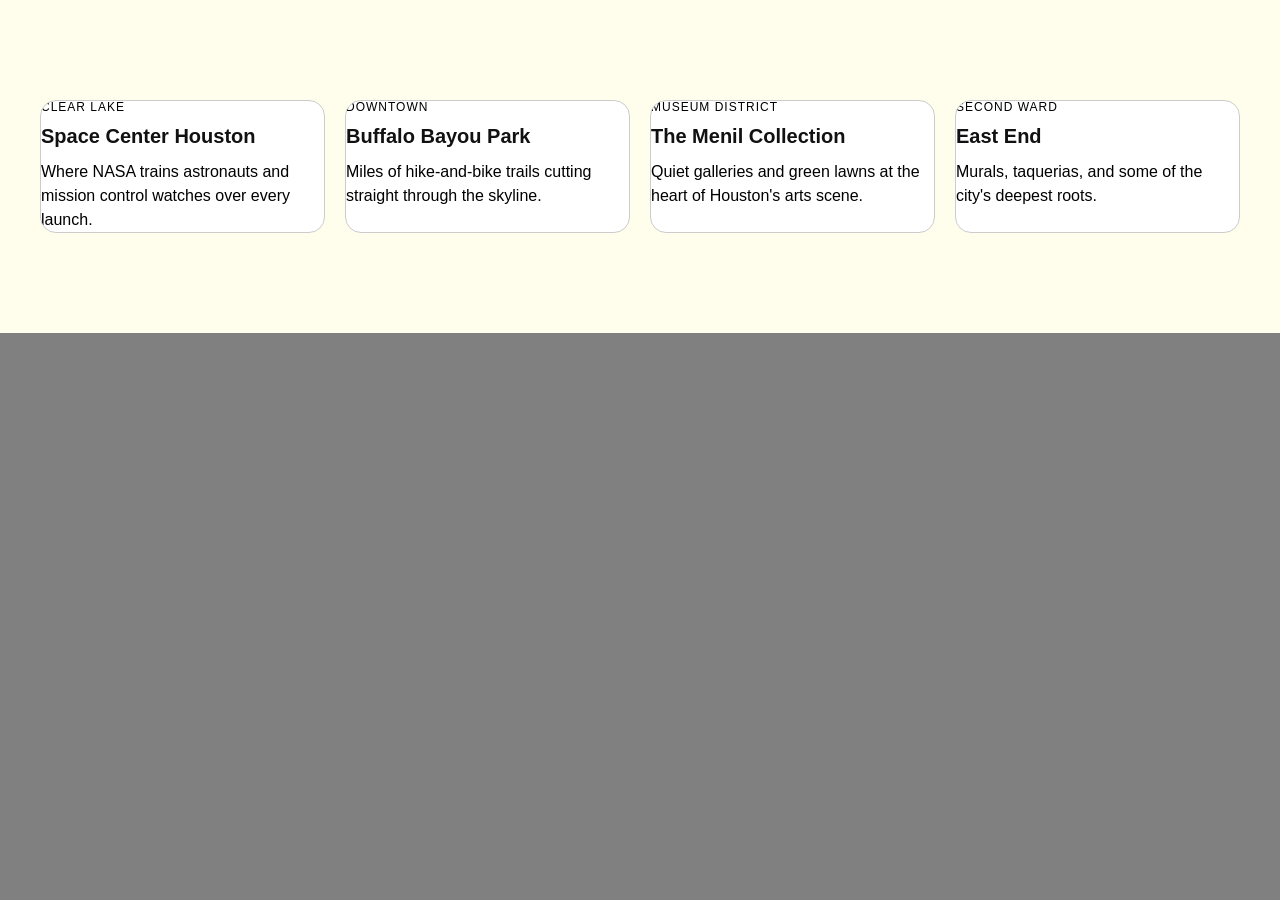
==== assets/index.html @ 98cf7383 "initial commit" ====
<!DOCTYPE html>
<html lang="en">
<head>
    <meta charset="UTF-8">
    <meta name="viewport" content="width=device-width, initial-scale=1.0">
    <title>city of houston</title>
    <link rel="stylesheet" href="style.css" />
</head>
<body>
    
    <section class="block block--section">
    <div class="container">
        <div class="block block--card--wrapper">
            <div class="block block--card">
                <p class="eyebrow">Clear Lake</p>
                <h3>Space Center Houston</h3>
                <p>Where NASA trains astronauts and mission control watches over every launch.</p>
            </div>
            <div class="block block--card">
                <p class="eyebrow">Downtown</p>
                <h3>Buffalo Bayou Park</h3>
                <p>Miles of hike-and-bike trails cutting straight through the skyline.</p>
            </div>
            <div class="block block--card">
                <p class="eyebrow">Museum District</p>
                <h3>The Menil Collection</h3>
                <p>Quiet galleries and green lawns at the heart of Houston's arts scene.</p>
            </div>
            <div class="block block--card">
                <p class="eyebrow">Second Ward</p>
                <h3>East End</h3>
                <p>Murals, taquerias, and some of the city's deepest roots.</p>
            </div>
        </div>
    </div>
  </section>

</body>
</html>
---- assets/style.css ----
* {
  margin: 0;
  padding: 0;
  box-sizing: border-box;
}

img {
  max-width: 100%;
  height: auto;
}

body {
  background: grey;
  font-family: sans-serif;
}

h3 {
    font-family: sans-serif;
    font-size: 1.25rem; 
    color: #111111;
}

p {
    font-size: 1rem;
    line-height: 1.5;

    &.eyebrow {
        font-size: 0.75rem;
        text-transform: uppercase;
        letter-spacing: 1px;
        display: flex;
        flex-direction: row;
        width: fit-content;
        line-height: 1;

    }
        &.eyebrow--pill {
        font-size: 0.75rem;
        text-transform: uppercase;
        letter-spacing: 1px;
        display: flex;
        flex-direction: row;
        padding: 8px 12px;
        border-radius: 24px;
        background: lightgreen;
        color: darkgreen;
        width: fit-content;
        line-height: 1;

    }
}

.block {
 position: relative;
 width: 100%; 
 height: auto;

  .container {
    position: relative;
    width: 100%;
    max-width: 1200px;
    height: auto; 
    margin: 0 auto;
    padding: 100px 0px;
    /* outline: 1px solid red; */
    display: flex;
    flex-direction: column;
    gap: 24px;
  }
  
  &.block--section { 
    display: flex;
    flex-direction: column;
    background-color: #fffeec;

  }
  .block--header {
    display: flex;
    flex-direction: column;
    gap: 12px;
  }
  .block--card--wrapper {
      display: flex; 
      flex-direction: row;
      gap: 20px;


      .block--card {
      display: flex;
      flex-direction: column;
      gap: 12px;
      /* outline: 1px solid cyan;
      */
      border: 1px solid #ccc;
      border-radius: 16px;
      padding: 0px;
      width: 100%;
      overflow: hidden;
      background-color: white;

      .block--card__media{
        width: 100%;
        height: auto;
        max-height: 100px;

        img {
          width: 100%;
          height: 100%;
          object-fit: cover;
        }
      }

      .block--card__content {
        display: flex;
        flex-direction: column;
        gap: 4px; 
        padding: 20px;
        gap: 12px;
      }
    }
  }

}
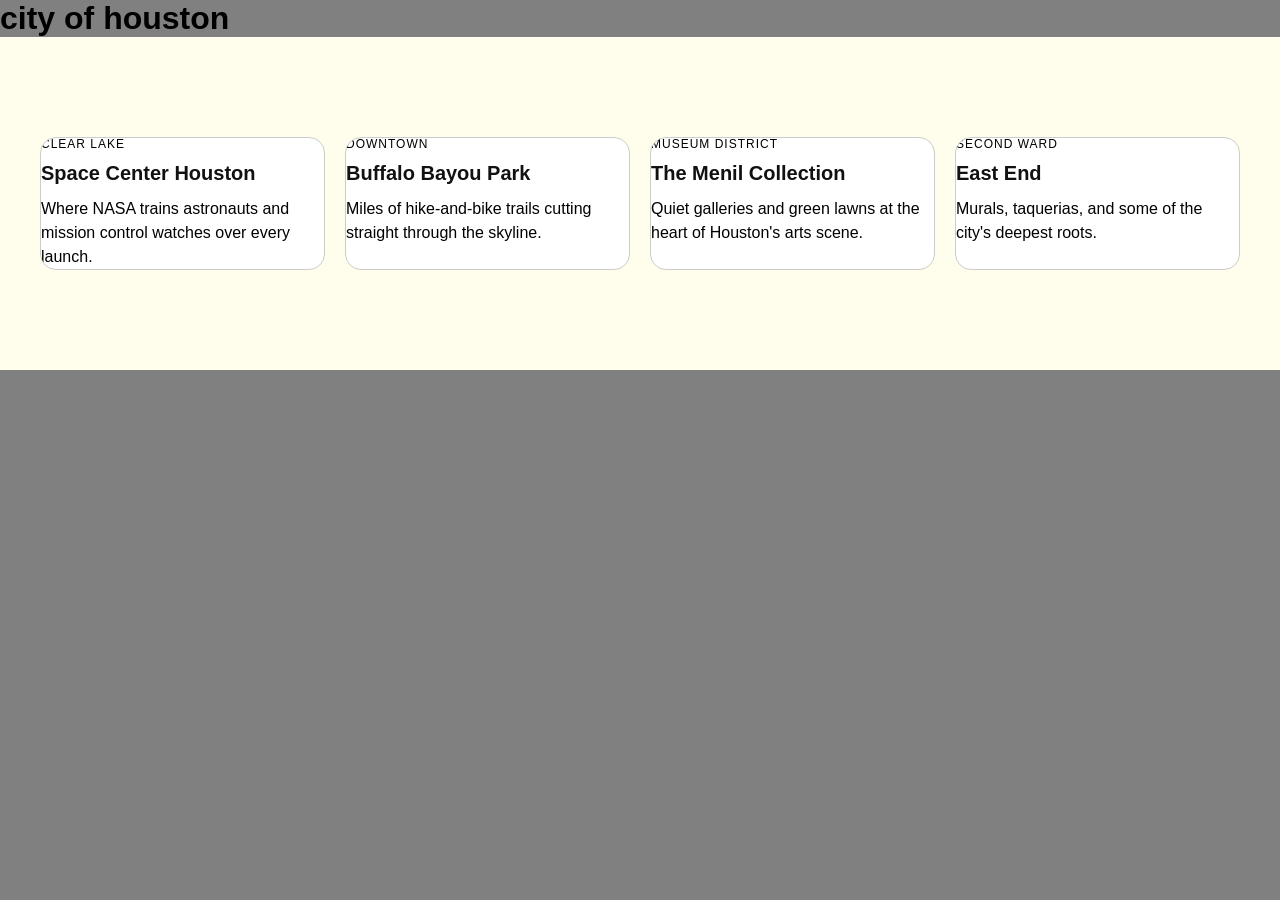
==== commit 4efff2bc: "adding title" ====
--- a/assets/index.html
+++ b/assets/index.html
@@ -7,7 +7,7 @@
     <link rel="stylesheet" href="style.css" />
 </head>
 <body>
-    
+    <h1>city of houston</h1>
     <section class="block block--section">
     <div class="container">
         <div class="block block--card--wrapper">
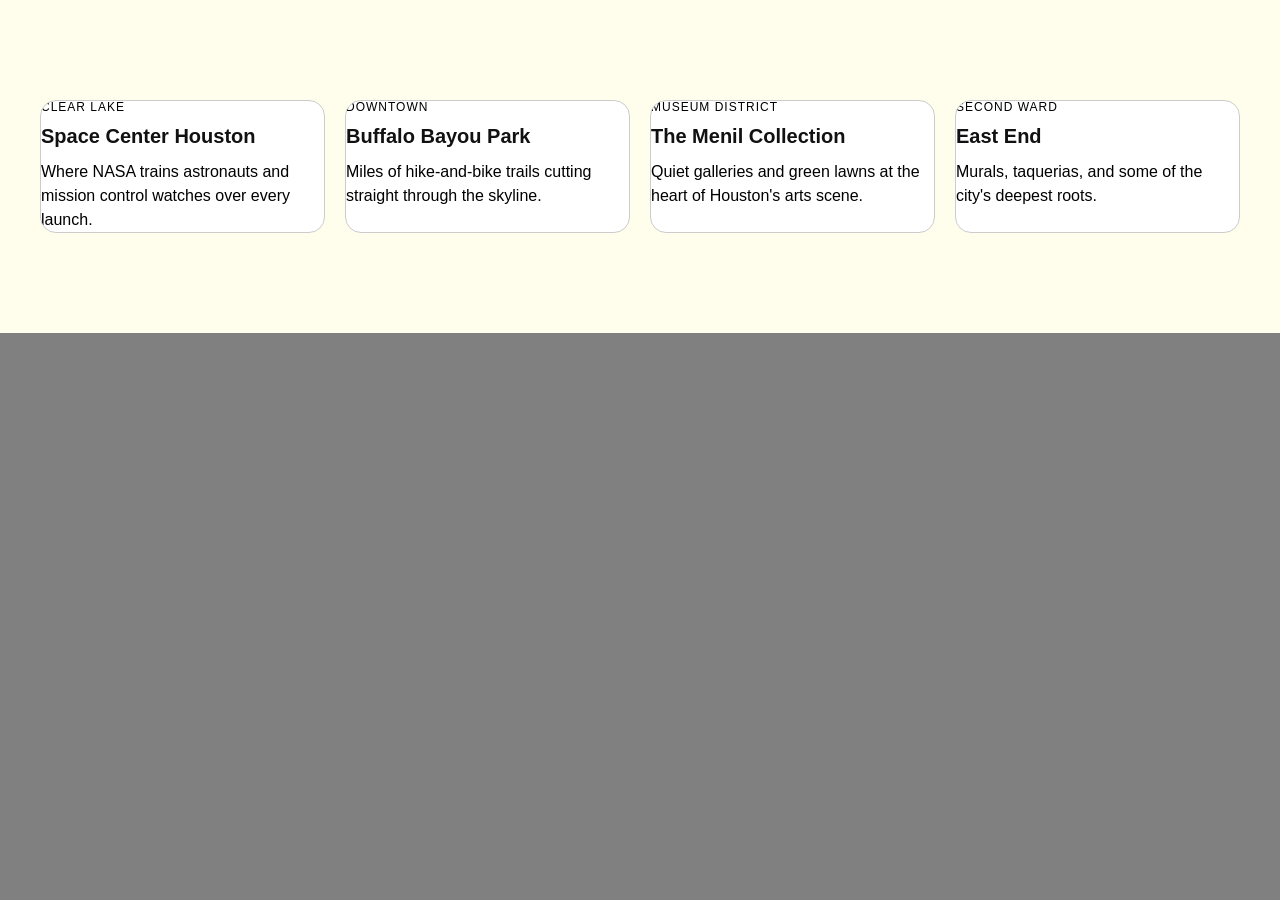
==== commit be4f5155: "adding media queries" ====
--- a/assets/index.html
+++ b/assets/index.html
@@ -6,8 +6,7 @@
     <title>city of houston</title>
     <link rel="stylesheet" href="style.css" />
 </head>
-<body>
-    <h1>city of houston</h1>
+<body> 
     <section class="block block--section">
     <div class="container">
         <div class="block block--card--wrapper">
--- a/assets/style.css
+++ b/assets/style.css
@@ -12,6 +12,8 @@
 body {
   background: grey;
   font-family: sans-serif;
+
+  
 }
 
 h3 {
@@ -61,17 +63,25 @@
     max-width: 1200px;
     height: auto; 
     margin: 0 auto;
-    padding: 100px 0px;
+    padding-block: 32px;
+    padding-inline: 0px;
     /* outline: 1px solid red; */
     display: flex;
     flex-direction: column;
     gap: 24px;
+
+    @media(min-width:768px) {
+    padding-block: 100px;
+    padding-inline: 0px;
+    }
+
   }
   
   &.block--section { 
     display: flex;
     flex-direction: column;
     background-color: #fffeec;
+    padding-inline: 12px;
 
   }
   .block--header {
@@ -79,11 +89,19 @@
     flex-direction: column;
     gap: 12px;
   }
+
   .block--card--wrapper {
       display: flex; 
-      flex-direction: row;
+      flex-direction: column;
       gap: 20px;
 
+    @media (min-width: 768px) {
+      flex-direction: row;
+      flex-wrap: wrap;
+    }
+    @media (min-width: 1020px) {
+      flex-wrap: nowrap;
+    }
 
       .block--card {
       display: flex;
@@ -91,6 +109,14 @@
       gap: 12px;
       /* outline: 1px solid cyan;
       */
+      @media (min-width: 768px) {
+        max-width: 48%;
+      }
+      
+      @media(min-width: 1024px) {
+        max-width: 100%;
+      }
+
       border: 1px solid #ccc;
       border-radius: 16px;
       padding: 0px;
